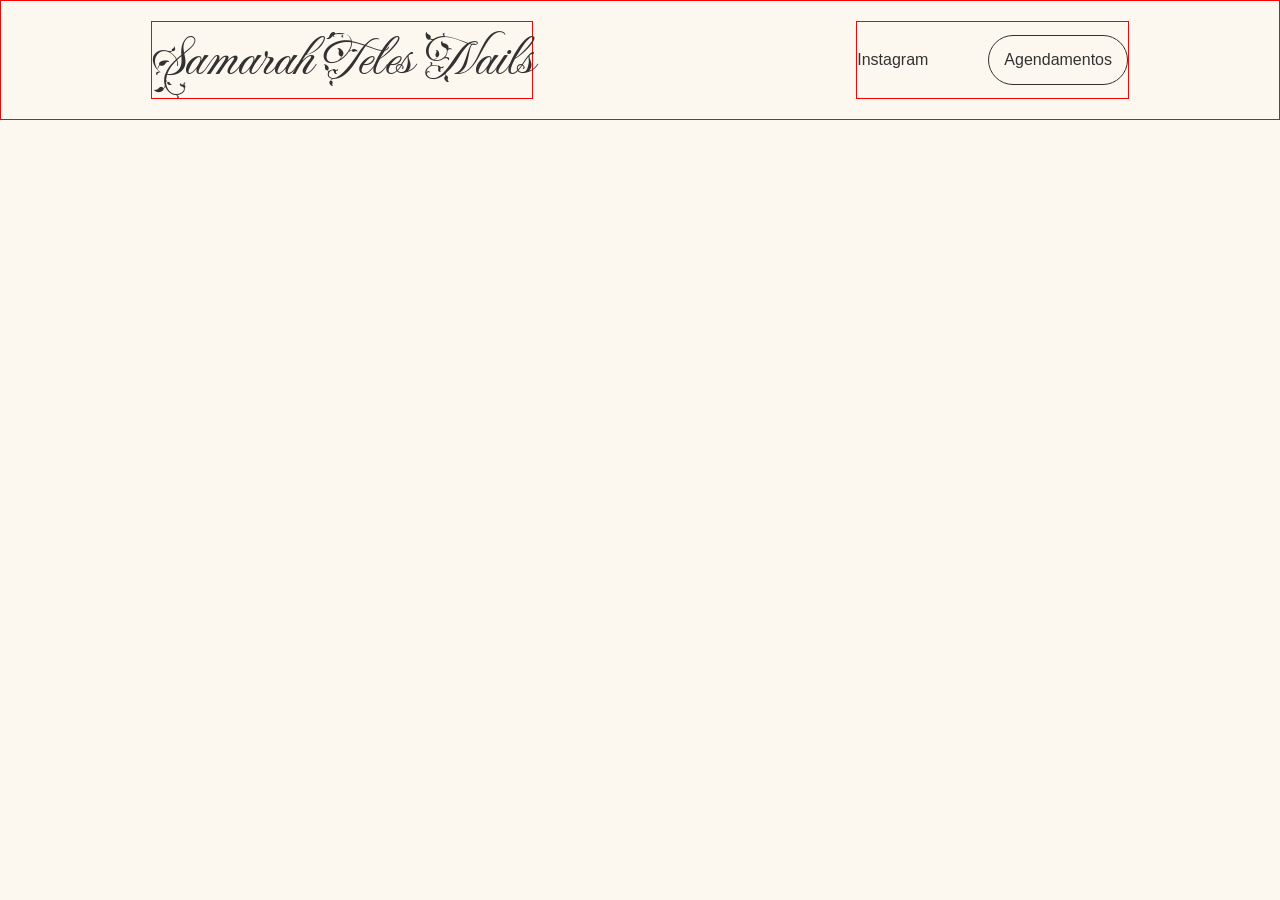
==== index.html @ 3723649e "aprimoramento e alinhamento da barra superior e de botão de agendamento" ====
<!DOCTYPE html>
<html lang="pt-BR">
<head>
    <meta charset="UTF-8">
    <meta name="viewport" content="width=device-width, initial-scale=1.0">
    <title>Samarah Nails</title>
    <link rel="icon" href="assets/favicon.png">
    <link rel="stylesheet" href="style.css">

    <!-- fontes -->
    <link rel="preconnect" href="https://fonts.googleapis.com">
    <link rel="preconnect" href="https://fonts.gstatic.com" crossorigin>
    <link href="https://fonts.googleapis.com/css2?family=Fleur+De+Leah&display=swap" rel="stylesheet">
    <!--  -->

</head>
<body>
    <div id="container">
        <div id="aba-superior">
            <div class="titulo">
                <p>Samarah Teles Nails</p>
            </div>

            <div id="botoes-superiores">
                <a href="">Instagram</a>
                <a id="agendamentos" href="">Agendamentos</a>
            </div>
        </div>
    </div>
</body>
</html>
---- style.css ----
*{
    margin:0;
    padding:0;
    box-sizing:border-box;
}

body{
    background-color: #FCF8EF;
}

#container{
    display: flex;
    width: 100%;
}

#aba-superior{
    display: flex;
    width: 100%;
    border: solid 1px red;
    padding: 20px 150px;
}

.titulo {
    font-family: "Fleur De Leah", cursive;
    font-style: normal;
    font-size: 55px;
    display: inline-flex;
    border: solid 1px red;
    margin-right: auto;
    color: #323232;
}

#botoes-superiores{
    border: solid 1px red;
    display: inline-flex;
    margin-left: auto;
    gap: 60px;
    align-items: center;
}

#botoes-superiores a{
    font-family: Helvetica;
    color: #323232;
    text-decoration: none;
}

#agendamentos{
    border: solid 1px #323232;
    padding: 15px;
    border-radius: 55px;
}
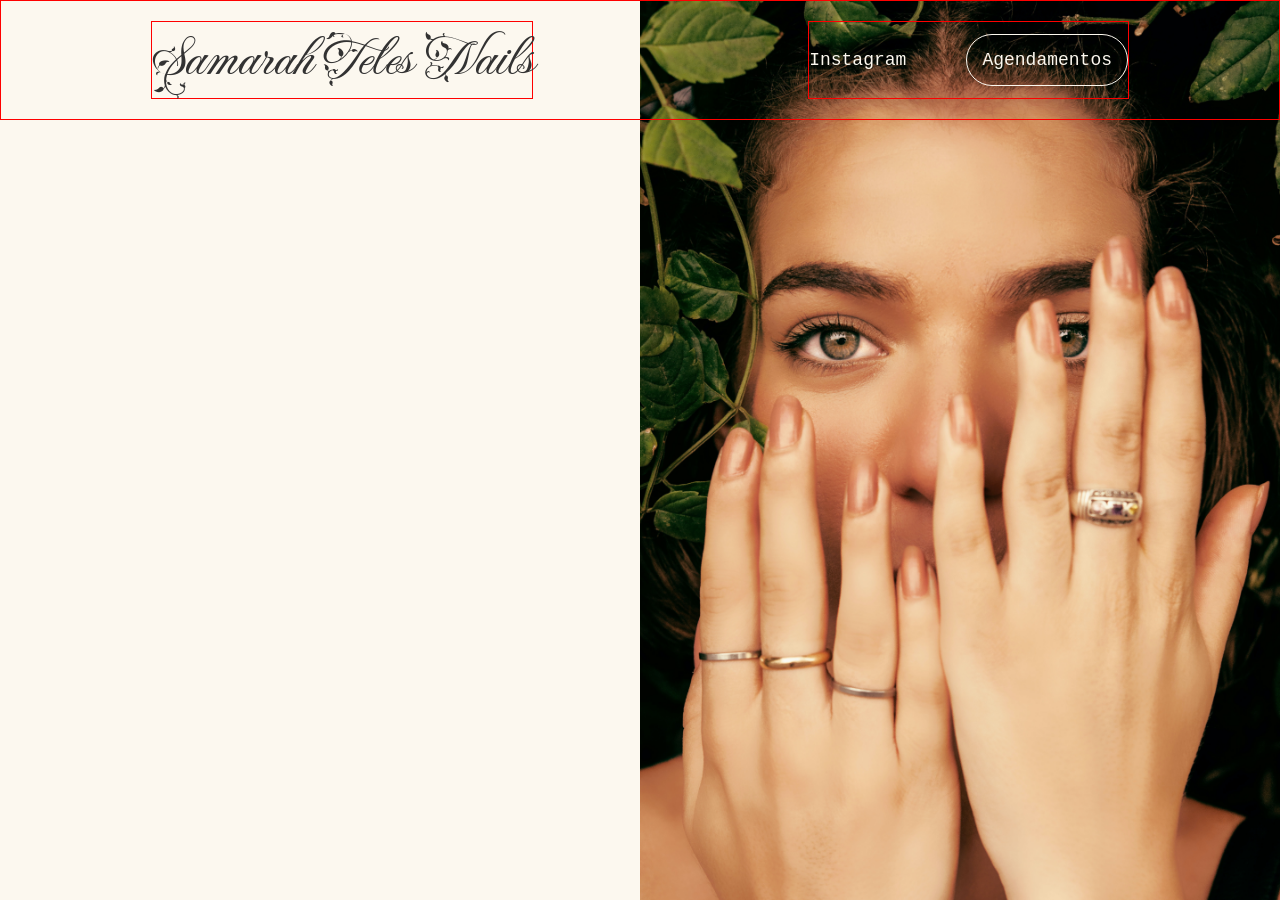
==== commit 8a20e739: "adicionado o fundo da página e ajustados estilos de texto e bordas" ====
--- a/index.html
+++ b/index.html
@@ -15,7 +15,14 @@
 
 </head>
 <body>
+
+    <div id="background-direita"></div>
+        
+    </div>
+
     <div id="container">
+
+
         <div id="aba-superior">
             <div class="titulo">
                 <p>Samarah Teles Nails</p>
@@ -26,6 +33,10 @@
                 <a id="agendamentos" href="">Agendamentos</a>
             </div>
         </div>
+
     </div>
+
+    
+
 </body>
 </html>
--- a/style.css
+++ b/style.css
@@ -11,8 +11,10 @@
 #container{
     display: flex;
     width: 100%;
+    flex-direction: column;
 }
 
+/* Parte superior */
 #aba-superior{
     display: flex;
     width: 100%;
@@ -39,13 +41,31 @@
 }
 
 #botoes-superiores a{
-    font-family: Helvetica;
-    color: #323232;
+    font-family:'Courier New', Courier, monospace;
+    color: #FCF8EF;
     text-decoration: none;
+    font-size: 18px;
 }
 
 #agendamentos{
-    border: solid 1px #323232;
+    border: solid 1px #FCF8EF;
     padding: 15px;
     border-radius: 55px;
-}+}
+/*  */
+
+#background-direita{
+    position: absolute;      
+    top: 0;
+    right: 0;
+    width: 50vw;          
+    height: 100vh;        
+    background-image: url("placeholders/group9.png");
+    background-repeat: no-repeat;
+    background-position: center right;
+    background-size: cover;
+
+    z-index: -1;          
+    pointer-events: none; 
+}
+
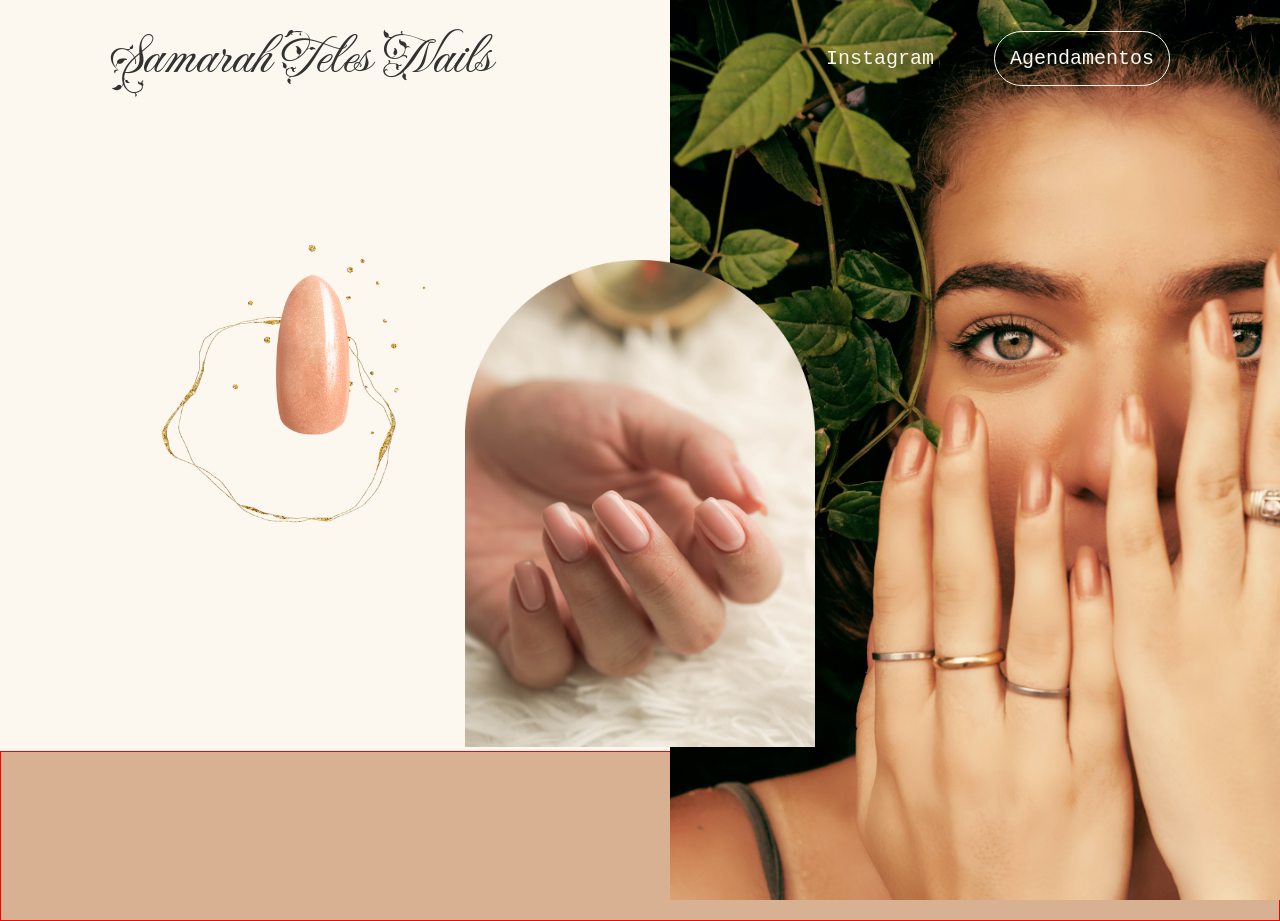
==== commit afa5cd64: "protótipo para telas horizontais em construção" ====
--- a/index.html
+++ b/index.html
@@ -34,8 +34,23 @@
             </div>
         </div>
 
+        <div id="img-central">
+            <img src="placeholders/central.png" alt="Unhas pintadas">
+        </div>
+
+         <div id="img-esquerda">
+            
+        </div>
+
     </div>
 
+    <div id="img-esquerda">
+            
+    </div>
+
+    <div id="barra-baixa">
+        
+    </div>
     
 
 </body>
--- a/style.css
+++ b/style.css
@@ -16,10 +16,11 @@
 
 /* Parte superior */
 #aba-superior{
+    position: fixed;
+    top: 0;
     display: flex;
     width: 100%;
-    border: solid 1px red;
-    padding: 20px 150px;
+    padding: 20px 110px;
 }
 
 .titulo {
@@ -27,13 +28,11 @@
     font-style: normal;
     font-size: 55px;
     display: inline-flex;
-    border: solid 1px red;
     margin-right: auto;
     color: #323232;
 }
 
 #botoes-superiores{
-    border: solid 1px red;
     display: inline-flex;
     margin-left: auto;
     gap: 60px;
@@ -44,7 +43,7 @@
     font-family:'Courier New', Courier, monospace;
     color: #FCF8EF;
     text-decoration: none;
-    font-size: 18px;
+    font-size: 20px;
 }
 
 #agendamentos{
@@ -54,6 +53,7 @@
 }
 /*  */
 
+/* Imagens */
 #background-direita{
     position: absolute;      
     top: 0;
@@ -62,10 +62,51 @@
     height: 100vh;        
     background-image: url("placeholders/group9.png");
     background-repeat: no-repeat;
-    background-position: center right;
+    background-position: 30px;
     background-size: cover;
 
     z-index: -1;          
     pointer-events: none; 
 }
 
+#img-central{
+    margin: auto;
+    margin-top: 260px;
+
+}
+
+#img-central img{
+    width: 350px;
+}
+
+#img-esquerda{
+    position: absolute;      
+    top: 25%;
+    left: 10%;
+    width: 300px;          
+    height: 300px;        
+    background-image: url("placeholders/esquerda.png");
+    background-repeat: no-repeat;
+    background-position: 30px;
+    background-size: cover;
+
+    z-index: -1;          
+    pointer-events: none; 
+}
+
+/*  */
+
+/* barra */
+
+#barra-baixa{
+    width: 100vw;
+    height: 170px;
+    border: solid 1px red;
+    background-color: #D8B192;
+    position: absolute;
+    z-index: -2;  
+}
+
+/*  */
+
+
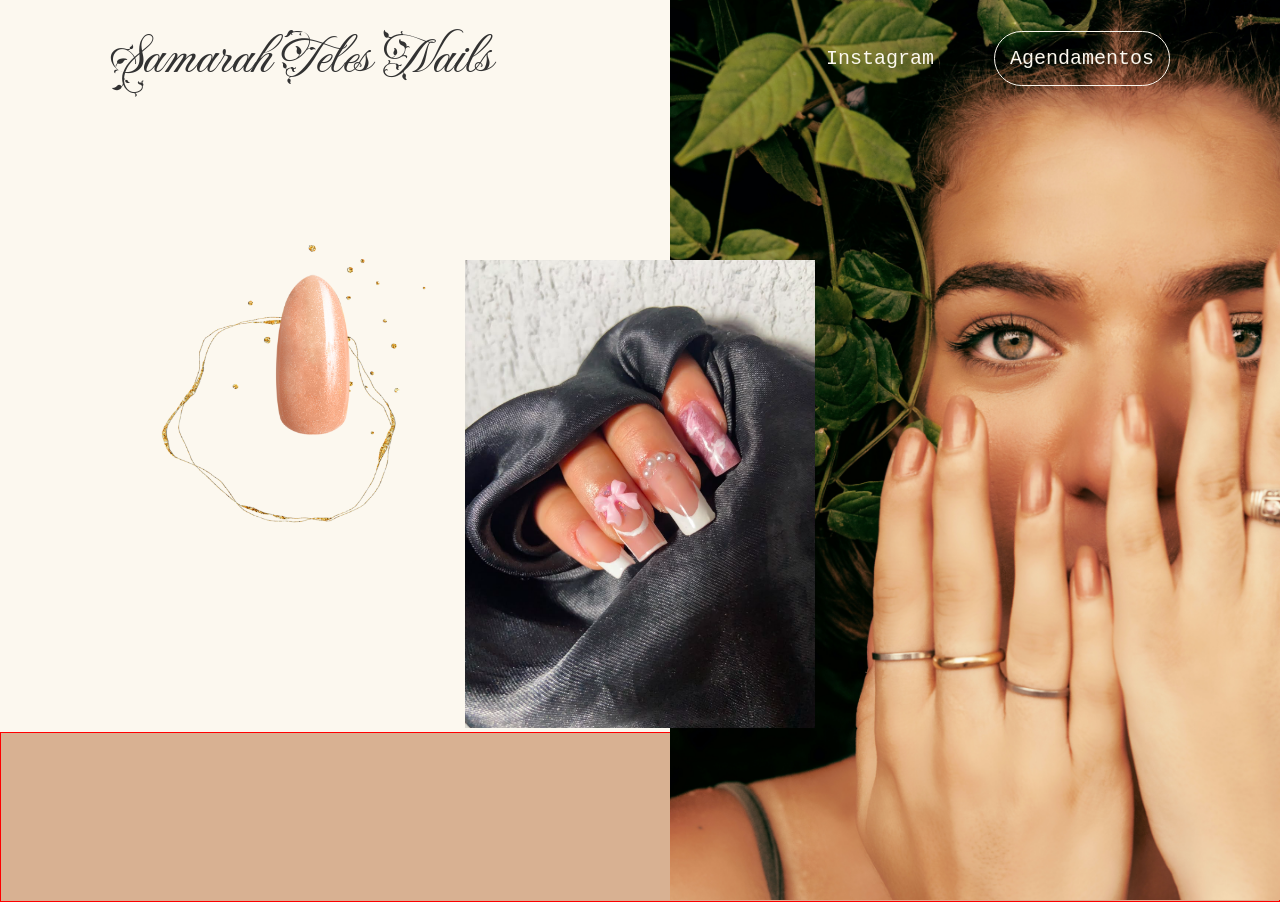
==== commit 2c69b7ae: "código refeito em versao 2 repensando pra otimizar a lógica [não finalizado]" ====
--- a/index.html
+++ b/index.html
@@ -17,8 +17,7 @@
 <body>
 
     <div id="background-direita"></div>
-        
-    </div>
+
 
     <div id="container">
 
@@ -35,7 +34,7 @@
         </div>
 
         <div id="img-central">
-            <img src="placeholders/central.png" alt="Unhas pintadas">
+            <img src="assets/4.png" alt="Unhas pintadas">
         </div>
 
          <div id="img-esquerda">
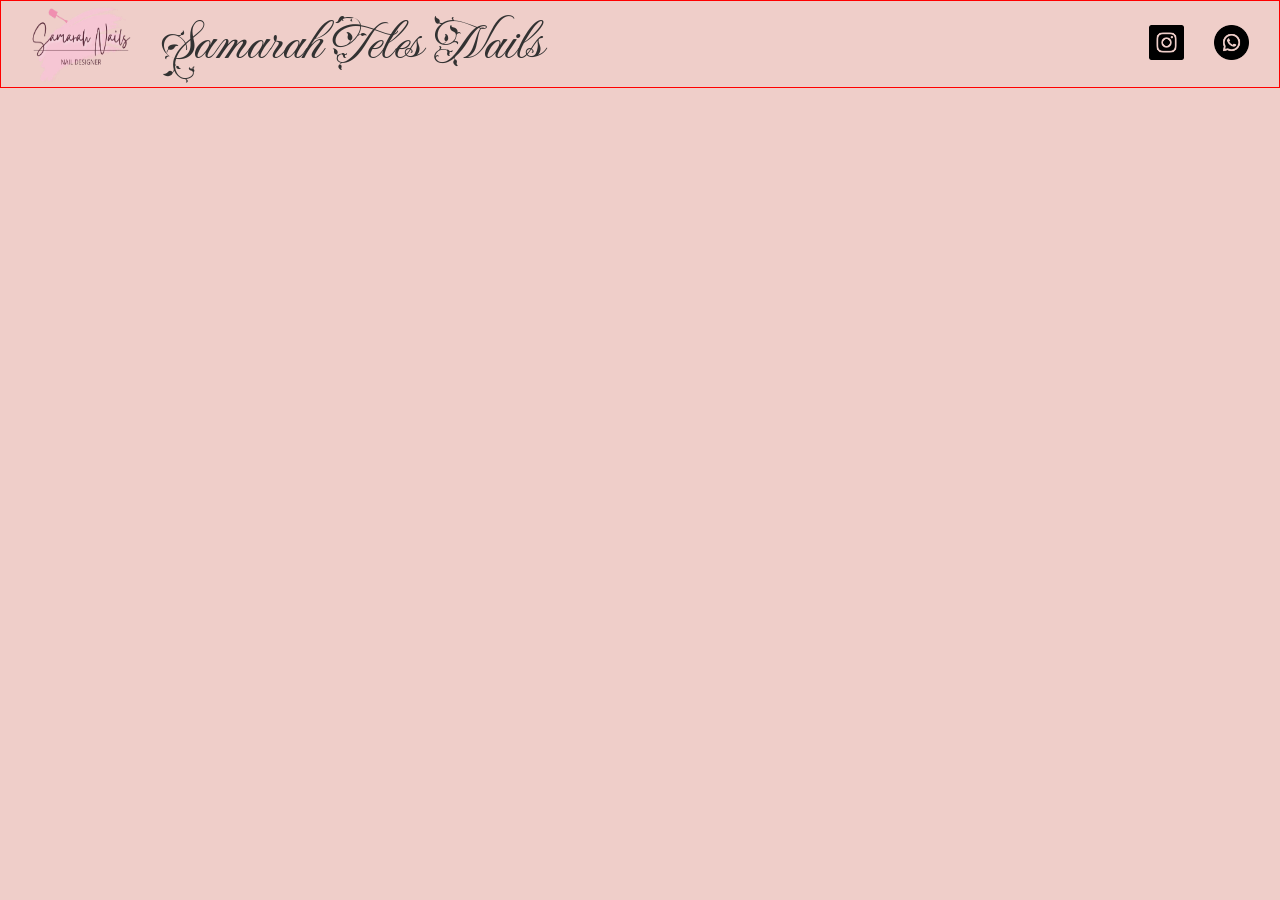
==== commit c8ce133a: "protótipo diferente iniciado" ====
--- a/index.html
+++ b/index.html
@@ -6,51 +6,22 @@
     <title>Samarah Nails</title>
     <link rel="icon" href="assets/favicon.png">
     <link rel="stylesheet" href="style.css">
-
-    <!-- fontes -->
-    <link rel="preconnect" href="https://fonts.googleapis.com">
-    <link rel="preconnect" href="https://fonts.gstatic.com" crossorigin>
     <link href="https://fonts.googleapis.com/css2?family=Fleur+De+Leah&display=swap" rel="stylesheet">
-    <!--  -->
-
 </head>
 <body>
+    <header class="aba-superior">
+        
+        <div class="titulo">
+            <img src="assets/logo.png" alt="Logo da Nail Designer">
+            <p>Samarah Teles Nails</p>
+        </div>
+        
 
-    <div id="background-direita"></div>
-
-
-    <div id="container">
-
-
-        <div id="aba-superior">
-            <div class="titulo">
-                <p>Samarah Teles Nails</p>
-            </div>
-
-            <div id="botoes-superiores">
-                <a href="">Instagram</a>
-                <a id="agendamentos" href="">Agendamentos</a>
-            </div>
+        <div class="contatos">
+            <a href="" class="instagram" title="Instagram ícones criados por Magnific - Flaticon"> <img src="assets/instagram.png" alt="Instagram"> </a>
+            <a href="" class="whatsapp" title="Whatsapp ícones criados por riajulislam - Flaticon"> <img src="assets/whatsapp.png" alt="Whatsapp"> </a>
         </div>
 
-        <div id="img-central">
-            <img src="assets/4.png" alt="Unhas pintadas">
-        </div>
-
-         <div id="img-esquerda">
-            
-        </div>
-
-    </div>
-
-    <div id="img-esquerda">
-            
-    </div>
-
-    <div id="barra-baixa">
-        
-    </div>
-    
-
+    </header>
 </body>
 </html>
--- a/style.css
+++ b/style.css
@@ -5,25 +5,21 @@
 }
 
 body{
-    background-color: #FCF8EF;
+    background-color: #EFCEC9;
 }
 
-#container{
+.aba-superior{
     display: flex;
-    width: 100%;
-    flex-direction: column;
+    border: 1px solid red;
+    padding: 5px 30px;
+    align-items: center;
 }
 
-/* Parte superior */
-#aba-superior{
-    position: fixed;
-    top: 0;
-    display: flex;
-    width: 100%;
-    padding: 20px 110px;
+.aba-superior img{
+    width: 100px;
 }
 
-.titulo {
+.aba-superior p{
     font-family: "Fleur De Leah", cursive;
     font-style: normal;
     font-size: 55px;
@@ -32,81 +28,17 @@
     color: #323232;
 }
 
-#botoes-superiores{
-    display: inline-flex;
-    margin-left: auto;
-    gap: 60px;
-    align-items: center;
+.contatos{
+    display: flex;
+    gap: 30px;
 }
 
-#botoes-superiores a{
-    font-family:'Courier New', Courier, monospace;
-    color: #FCF8EF;
-    text-decoration: none;
-    font-size: 20px;
+.contatos a img{
+    width: 35px;
 }
 
-#agendamentos{
-    border: solid 1px #FCF8EF;
-    padding: 15px;
-    border-radius: 55px;
-}
-/*  */
-
-/* Imagens */
-#background-direita{
-    position: absolute;      
-    top: 0;
-    right: 0;
-    width: 50vw;          
-    height: 100vh;        
-    background-image: url("placeholders/group9.png");
-    background-repeat: no-repeat;
-    background-position: 30px;
-    background-size: cover;
-
-    z-index: -1;          
-    pointer-events: none; 
-}
-
-#img-central{
-    margin: auto;
-    margin-top: 260px;
-
-}
-
-#img-central img{
-    width: 350px;
-}
-
-#img-esquerda{
-    position: absolute;      
-    top: 25%;
-    left: 10%;
-    width: 300px;          
-    height: 300px;        
-    background-image: url("placeholders/esquerda.png");
-    background-repeat: no-repeat;
-    background-position: 30px;
-    background-size: cover;
-
-    z-index: -1;          
-    pointer-events: none; 
-}
-
-/*  */
-
-/* barra */
-
-#barra-baixa{
-    width: 100vw;
-    height: 170px;
-    border: solid 1px red;
-    background-color: #D8B192;
-    position: absolute;
-    z-index: -2;  
-}
-
-/*  */
-
-
+.titulo{
+    display: flex;
+    margin-right: auto;
+    gap: 30px;
+}
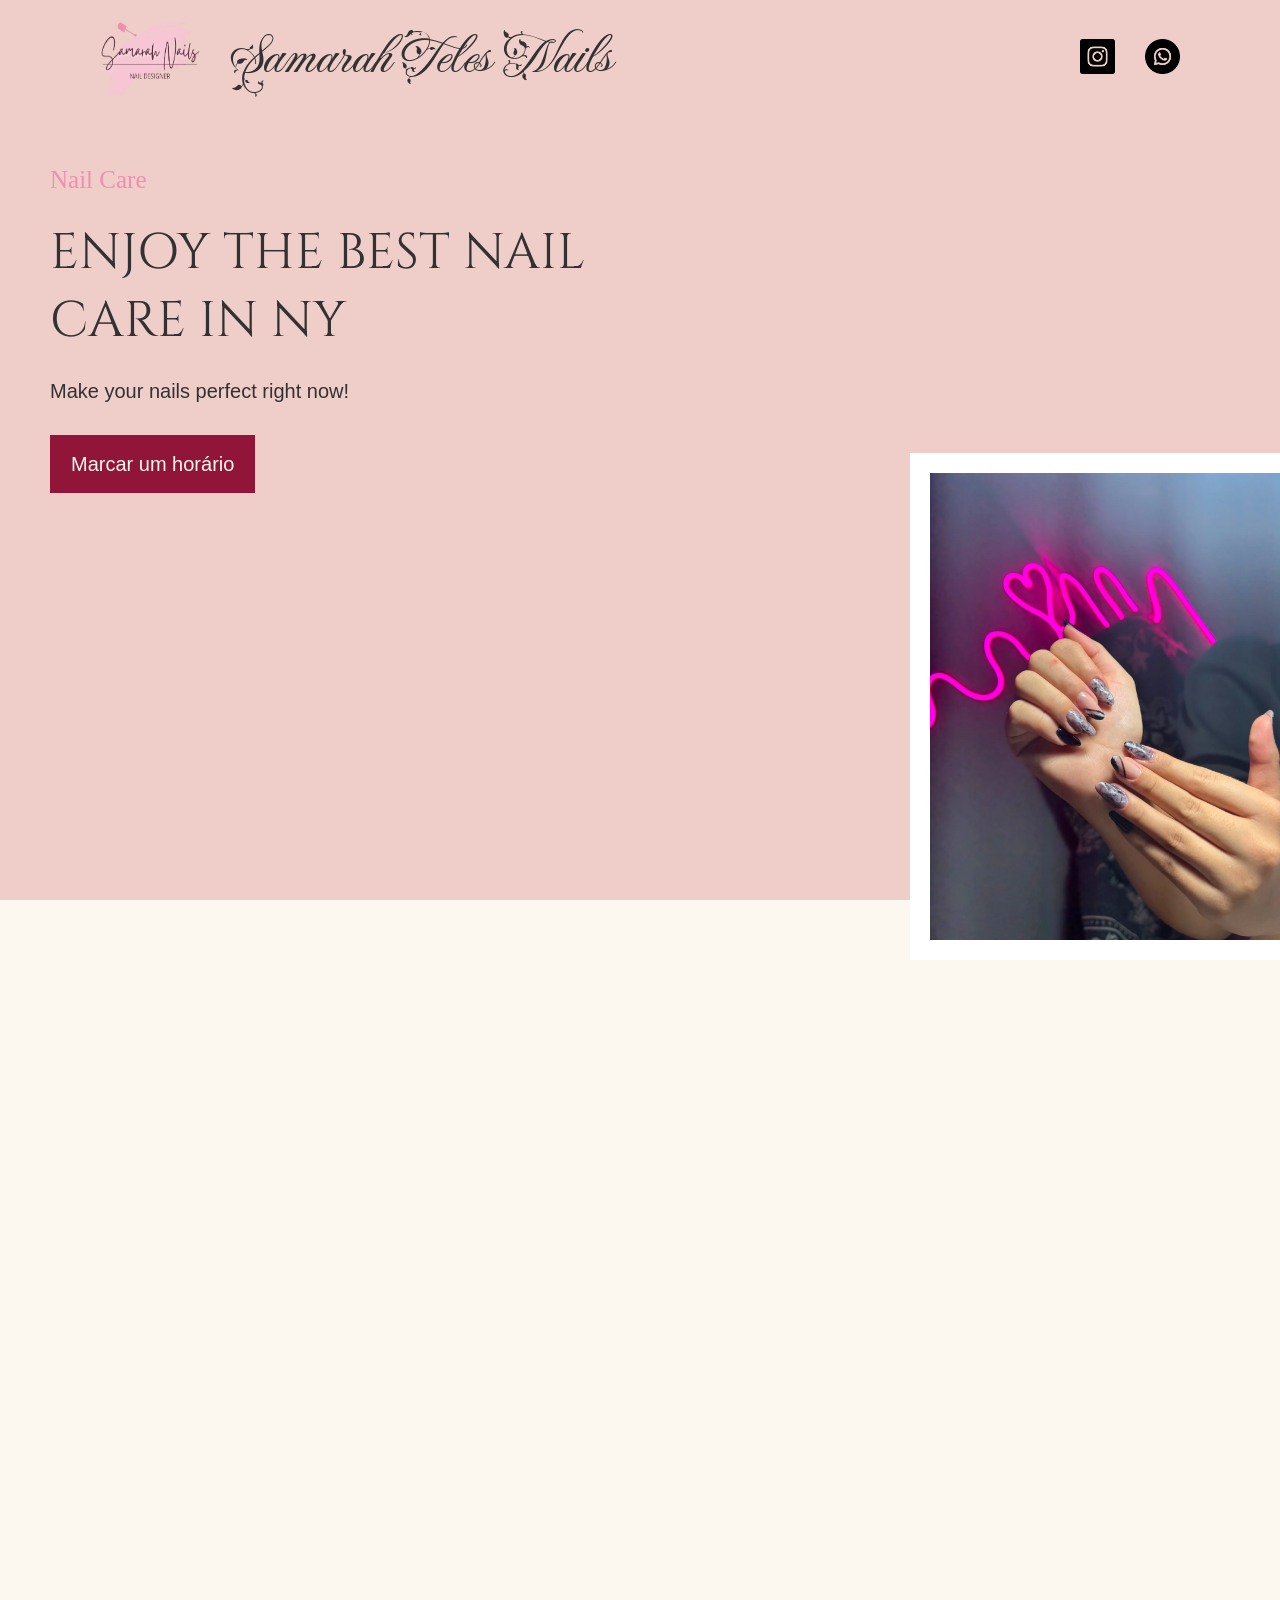
==== commit 3049a7ed: "prototipo atual continuado com centralização de divs e compatibilidades de viewports" ====
--- a/index.html
+++ b/index.html
@@ -4,13 +4,18 @@
     <meta charset="UTF-8">
     <meta name="viewport" content="width=device-width, initial-scale=1.0">
     <title>Samarah Nails</title>
-    <link rel="icon" href="assets/favicon.png">
+    <link rel="icon" title="Unhas ícones criados por Magnific - Flaticon" href="assets/favicon.png">
     <link rel="stylesheet" href="style.css">
-    <link href="https://fonts.googleapis.com/css2?family=Fleur+De+Leah&display=swap" rel="stylesheet">
+    <link rel="preconnect" href="https://fonts.googleapis.com">
+    <link rel="preconnect" href="https://fonts.gstatic.com" crossorigin>
+    <link href="https://fonts.googleapis.com/css2?family=Cinzel:wght@400..900&family=Fleur+De+Leah&display=swap" rel="stylesheet">
 </head>
 <body>
     <header class="aba-superior">
         
+        <div class="fundo-rosa">
+        </div>
+
         <div class="titulo">
             <img src="assets/logo.png" alt="Logo da Nail Designer">
             <p>Samarah Teles Nails</p>
@@ -23,5 +28,18 @@
         </div>
 
     </header>
+
+    <div class="esquerda-principal">
+        <p class="texto-cima">Nail Care</p>
+        <p class="texto-meio">ENJOY THE BEST NAIL CARE IN NY</p>
+        <p class="texto-baixo">Make your nails perfect right now!</p>
+
+        <a href="" class="botao-principal">Marcar um horário</a>
+    </div>
+
+    <div class="direita-principal">
+        <img src="assets/2.png" alt="Unhas pintadas">
+    </div>
+
 </body>
 </html>
--- a/style.css
+++ b/style.css
@@ -5,13 +5,15 @@
 }
 
 body{
-    background-color: #EFCEC9;
-}
-
+    background-color: #FCF8EF;;
+    height: 9999px;
+}
+
+/* ABA SUPERIOR ///////////////////////////////////////////////////////////////////////////////////////////////////////////////// */
 .aba-superior{
     display: flex;
-    border: 1px solid red;
-    padding: 5px 30px;
+    
+    padding: 20px 100px;
     align-items: center;
 }
 
@@ -41,4 +43,199 @@
     display: flex;
     margin-right: auto;
     gap: 30px;
+}
+
+/* CONTEÚDO PRINCIPAL //////////////////////////////////////////////////////////////////////////// */
+
+.esquerda-principal{
+    display: inline-block;
+    margin-top: 100px;
+    width: 55vw;
+    padding-left: 90px;
+
+}
+
+.texto-cima{
+    font-size: 30px;
+    color: #F08FB0;
+    margin-bottom: 27px;
+}
+
+.texto-meio{
+    font-family: "Cinzel", cursive;
+    font-weight: 400;
+    font-style: normal;
+    margin-bottom: 27px;
+    font-size: 75px;
+    color: #323232;
+}
+
+.texto-baixo{
+    font-family: 'Gill Sans MT', sans-serif;
+    font-size: 20px;
+    color: #323232;
+    margin-bottom: 60px;
+}
+
+/* Direita //////////////////////////////////////////////// */
+
+.direita-principal{
+    display: inline-flex;
+    position: absolute;
+
+    margin-bottom: -60px;
+    bottom: 0;
+    right: 0;
+
+    border: 20px solid white;
+    border-right: 0;
+}
+
+.direita-principal img{
+    width: 500px;
+}
+
+
+/* BOTAO PRINCIPAL ////////////////////////////////////////// */
+.botao-principal{
+    font-size: 20px;
+    font-family: 'Gill Sans MT', sans-serif;
+    text-decoration: none;
+    color: #FCF8EF;
+    border: 1px solid #911439;
+    background-color: #911439;
+    padding: 17px 20px;
+}
+
+/* FUNDO ROSA /////////////////////////////////////////////// */
+.fundo-rosa{
+    position: absolute;
+    z-index: -1;
+    width: 100%;
+    left: 0;
+    top: 0;
+
+    height: 100vh;
+
+    background-color: #EFCEC9;
+}
+
+
+
+
+
+
+
+
+
+
+
+
+
+/* COMPATIBILIDADE COM DIFERENTES VIEWPORTS*/
+
+@media (min-width: 2000px) {
+    
+    .esquerda-principal{
+        margin-top: 1000px;
+        width: 55vw;
+        padding-left: 200px;
+
+    }
+
+    .texto-cima{
+        font-size: 100px;
+        color: #F08FB0;
+        margin-bottom: 100px;
+    }
+
+    .texto-meio{
+        font-family: "Cinzel", cursive;
+        font-weight: 400;
+        font-style: normal;
+        margin-bottom: 100px;
+        font-size: 200px;
+        color: #323232;
+    }
+
+    .texto-baixo{
+        font-family: 'Gill Sans MT', sans-serif;
+        font-size: 80px;
+        color: #323232;
+        margin-bottom: 150px;
+    }
+
+
+
+
+    .botao-principal{
+        font-size: 80px;
+        font-family: 'Gill Sans MT', sans-serif;
+        text-decoration: none;
+        color: #FCF8EF;
+        border: 1px solid #911439;
+        background-color: #911439;
+        padding: 25px 90px;
+    }
+
+
+
+
+
+
+    .direita-principal{
+        margin-bottom: -100px;
+    }
+
+    .direita-principal img{
+        width: 1500px;
+    }
+
+    .contatos{
+        gap: 150px;
+    }
+
+    .contatos a img{
+        width: 100px;
+    }
+
+    .aba-superior img{
+        width: 400px;
+    }
+
+    .aba-superior p{
+        font-size: 150px;
+    }
+
+    .titulo{
+        gap: 150px;
+    }
+}
+
+
+@media (max-width: 1290px){
+    .esquerda-principal{
+        margin-top: 50px;
+        padding-left: 50px;
+
+    }
+
+    .texto-cima{
+        font-size: 25px;
+        margin-bottom: 25px;
+    }
+
+    .texto-meio{
+        margin-bottom: 25px;
+        font-size: 50px;
+    }
+
+    .texto-baixo{
+        font-size: 20px;
+        margin-bottom: 50px;
+    }
+
+    .direita-principal img{
+        width: 350px;
+    }
 }
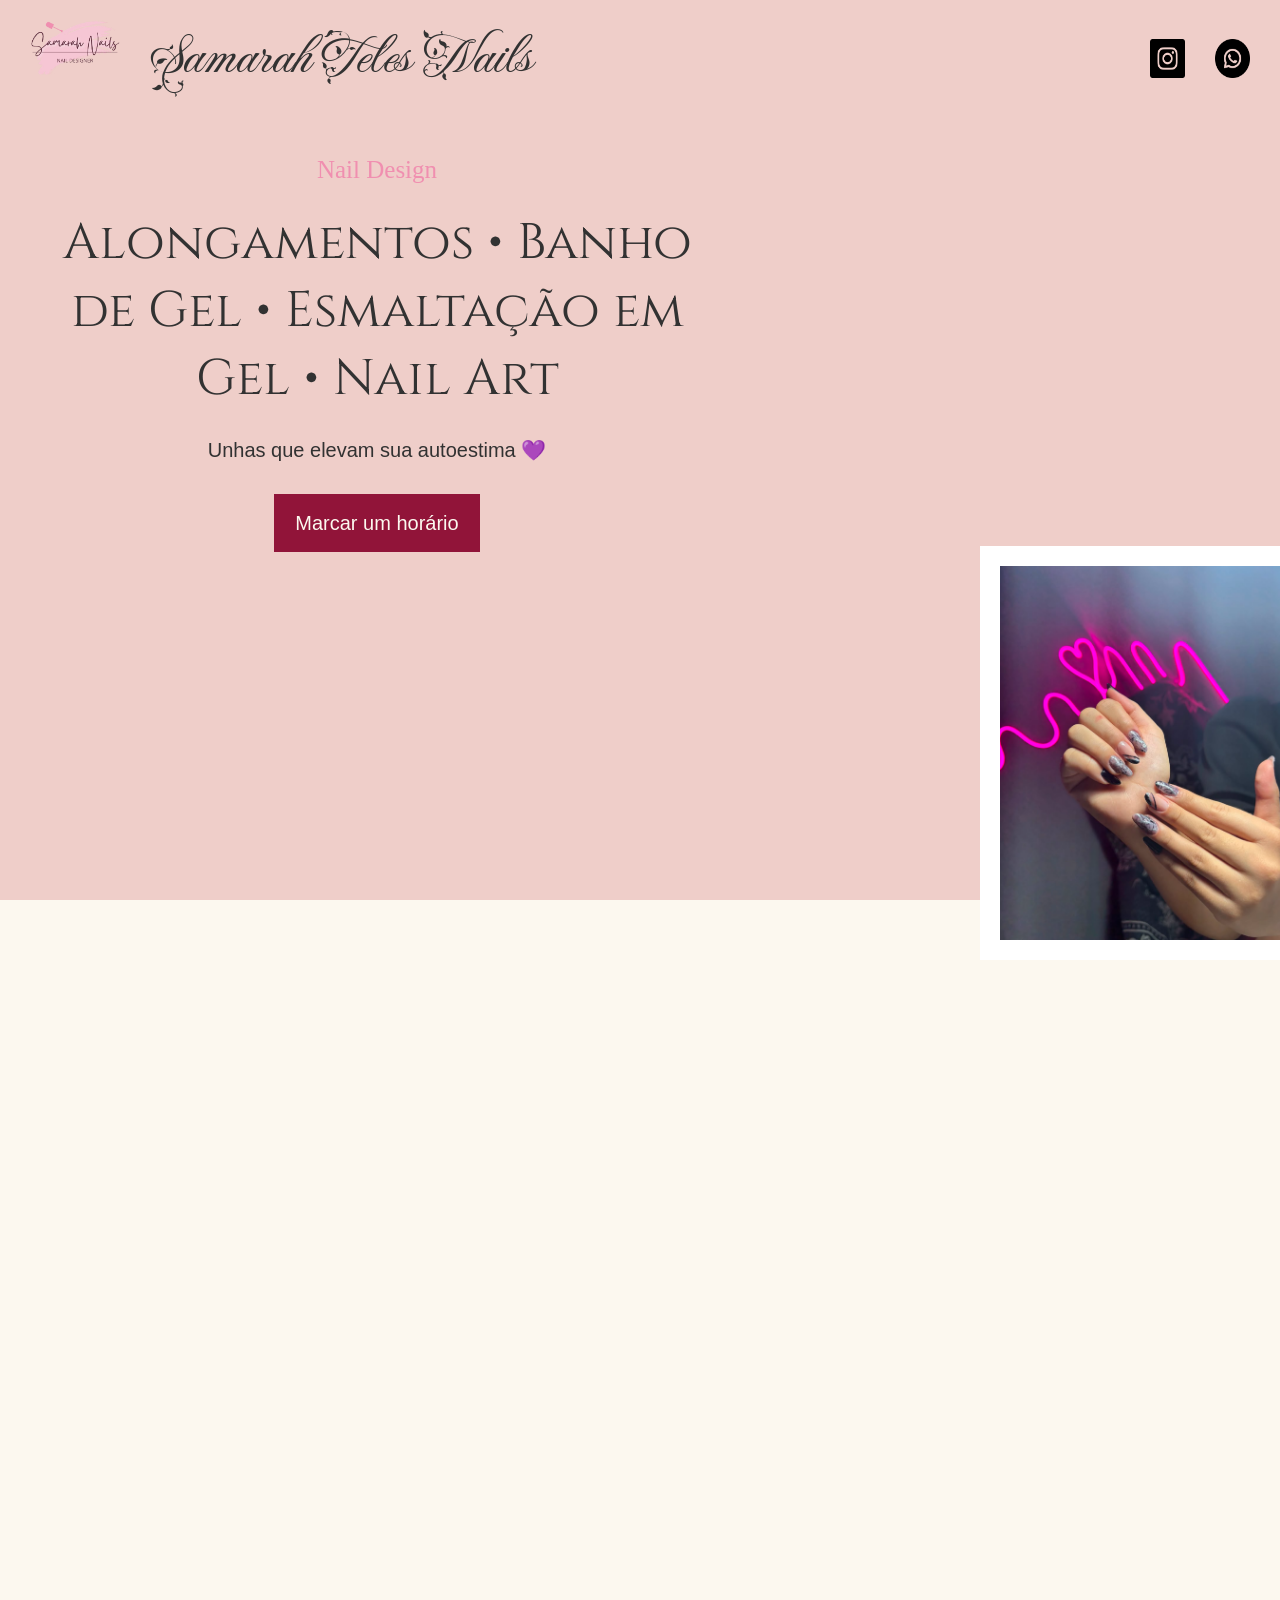
==== commit 8b6bbb07: "atualização do conteúdo textual e ajustes de responsividade para a seção principal" ====
--- a/index.html
+++ b/index.html
@@ -30,9 +30,9 @@
     </header>
 
     <div class="esquerda-principal">
-        <p class="texto-cima">Nail Care</p>
-        <p class="texto-meio">ENJOY THE BEST NAIL CARE IN NY</p>
-        <p class="texto-baixo">Make your nails perfect right now!</p>
+        <p class="texto-cima">Nail Design</p>
+        <p class="texto-meio">Alongamentos • Banho de Gel • Esmaltação em Gel • Nail Art</p>
+        <p class="texto-baixo">Unhas que elevam sua autoestima 💜</p>
 
         <a href="" class="botao-principal">Marcar um horário</a>
     </div>
--- a/style.css
+++ b/style.css
@@ -52,7 +52,7 @@
     margin-top: 100px;
     width: 55vw;
     padding-left: 90px;
-
+    text-align: center;
 }
 
 .texto-cima{
@@ -71,7 +71,7 @@
 }
 
 .texto-baixo{
-    font-family: 'Gill Sans MT', sans-serif;
+    font-family: sans-serif;
     font-size: 20px;
     color: #323232;
     margin-bottom: 60px;
@@ -86,6 +86,8 @@
     margin-bottom: -60px;
     bottom: 0;
     right: 0;
+
+    z-index: -1;
 
     border: 20px solid white;
     border-right: 0;
@@ -213,9 +215,9 @@
 }
 
 
-@media (max-width: 1290px){
+@media (max-width: 1370px){
     .esquerda-principal{
-        margin-top: 50px;
+        margin-top: 40px;
         padding-left: 50px;
 
     }
@@ -236,6 +238,104 @@
     }
 
     .direita-principal img{
-        width: 350px;
-    }
+        width: 280px;
+    }
+
+    .aba-superior img{
+        width: 90px;
+        height: 100%
+    }
+
+    .aba-superior{  
+        padding: 20px 30px;
+        align-items: center;
+    }
+
+}
+
+
+
+
+
+/* COMPATIBILIDADE MOBILE */
+@media (max-width: 727px) {
+
+/* SUPERIOR ///////////////////////////////////////////////////////// */
+    .aba-superior{
+        display: flex;  
+        padding: 20px 20px;
+        align-items: center;
+    }
+
+    .aba-superior p{
+        font-size: 30px;
+    }
+
+    .aba-superior img{
+        width: 50px;
+        height: 100%
+    }
+
+    .titulo{
+        gap: 10px;
+    }
+
+
+    .contatos{
+        gap: 20px;
+    }
+
+    .contatos a img{
+        width: 30px;
+        height: 90%;
+    }
+
+/* CONTEUDO PRINCIPAL ;;;;;;;;;;;;;;;;;;;;;;;;;;;;;;;;;;;;;;;;;;;;;;;;;;;;;;;;;; */
+
+    .esquerda-principal{
+        width: 55vw;
+        padding-left: 25px;
+
+    }
+
+    .texto-cima{
+        font-size: 15px;
+        margin-bottom: 10px;
+    } 
+
+    .texto-meio{
+        margin-bottom: 20px;
+        font-size: 30px;
+    }
+
+    .texto-baixo{
+        font-size: 11px;
+        margin-bottom: 40px;
+    }
+
+
+
+
+    .botao-principal{
+        font-size: 15px;
+        color: #FCF8EF;
+        border: 1px solid #911439;
+        background-color: #911439;
+        padding: 10px 10px;
+    }
+
+
+
+
+
+
+    .direita-principal{
+        margin-bottom: -15px;
+    }
+
+    .direita-principal img{
+        width: 200px;
+        height: 300px;
+    } 
+
 }
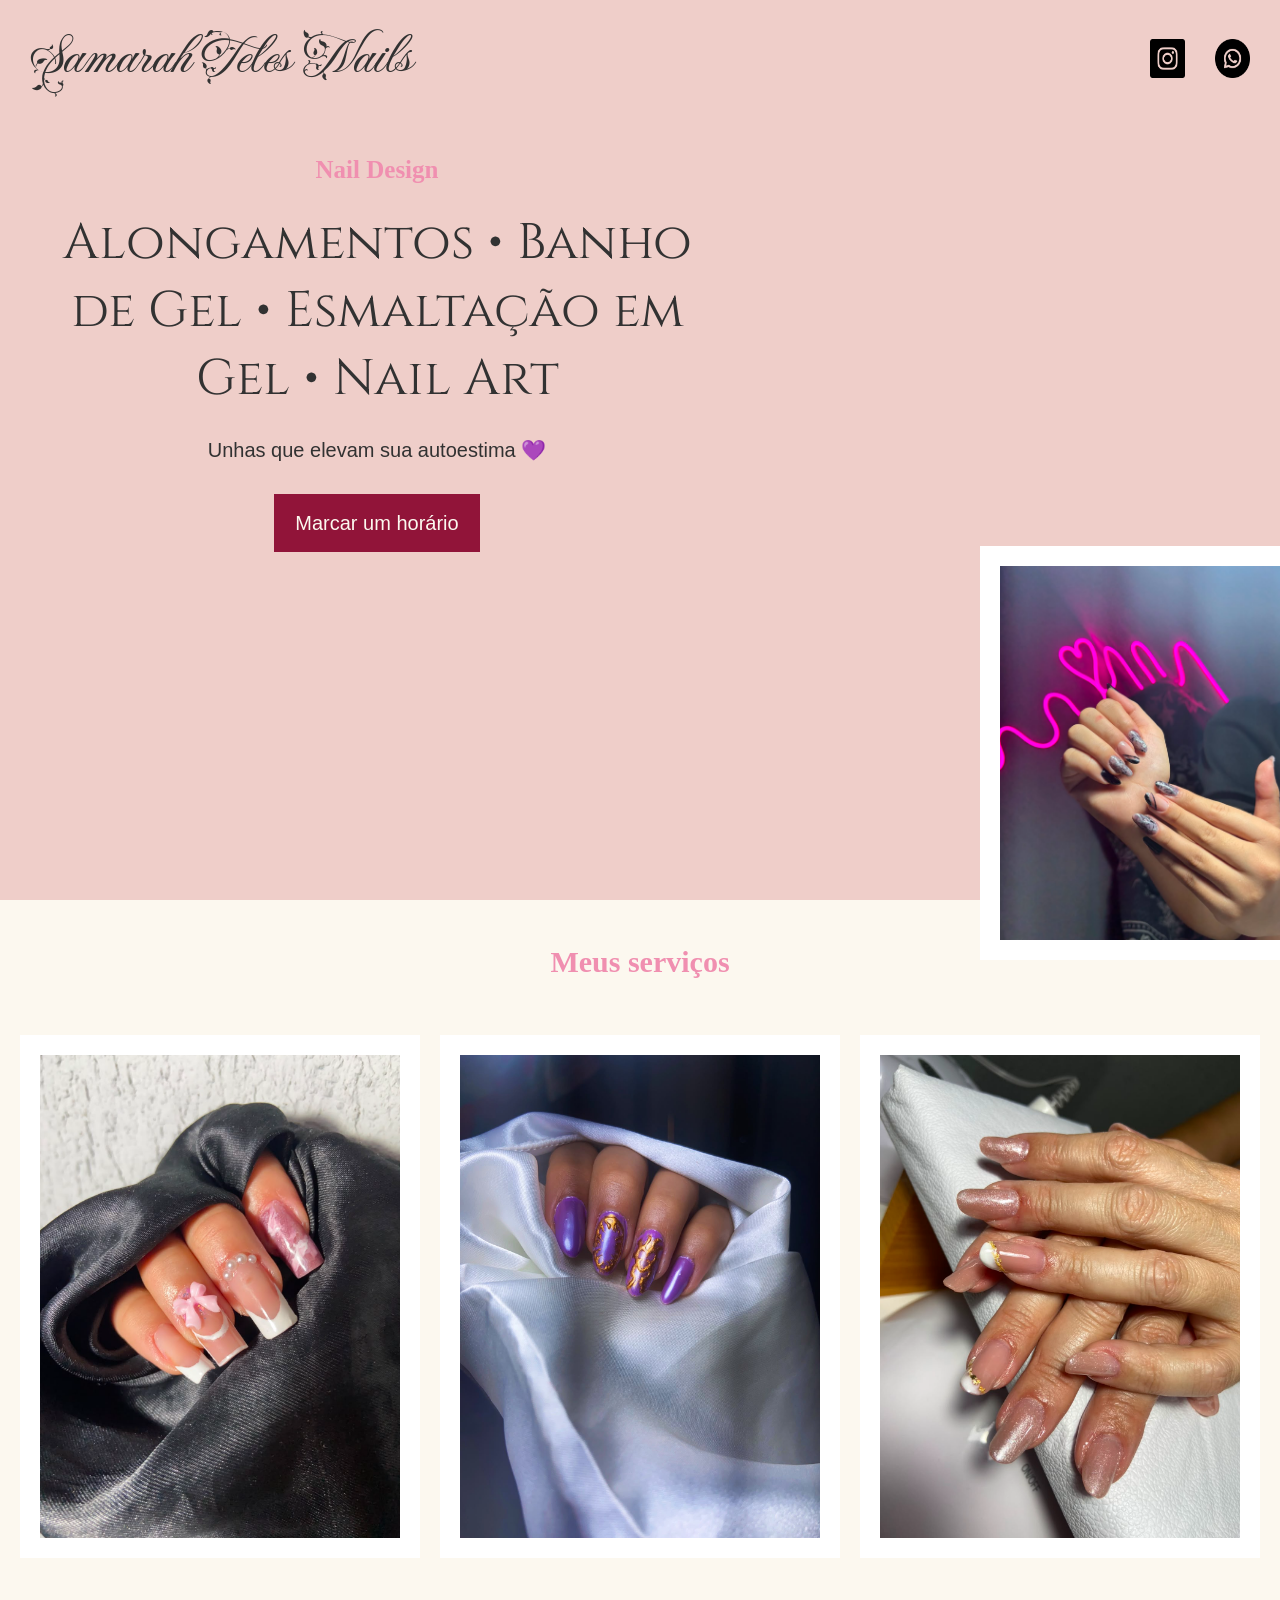
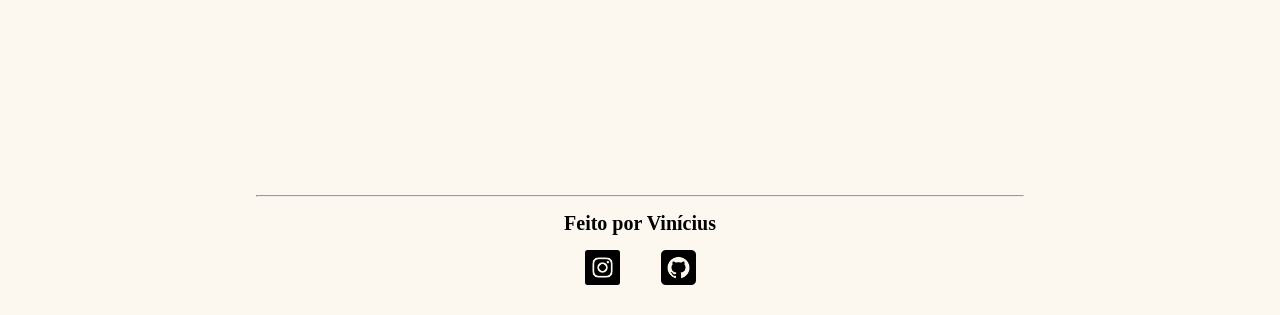
==== commit 7f11c861: "removidos assets não mais usados e pagina principal atualizada como novo conteudo e footer. css atua" ====
--- a/index.html
+++ b/index.html
@@ -17,7 +17,6 @@
         </div>
 
         <div class="titulo">
-            <img src="assets/logo.png" alt="Logo da Nail Designer">
             <p>Samarah Teles Nails</p>
         </div>
         
@@ -37,8 +36,27 @@
         <a href="" class="botao-principal">Marcar um horário</a>
     </div>
 
-    <div class="direita-principal">
-        <img src="assets/2.png" alt="Unhas pintadas">
+     <div class="direita-principal">
+        <img src="assets/2.png" alt="Unhas pintadas no studio">
+    </div> 
+
+    <div class="box-inferior-title">
+        <p>Meus serviços</p>
+    </div>
+
+    <div class="box-inferior">
+        <img src="assets/4.png" alt="Unhas com detalhes dourados">
+        <img src="assets/1.jpeg" alt="">
+        <img src="assets/3.png" alt="">
+    </div>
+
+    <div class="rodape">
+        <hr>
+        <p>Feito por Vinícius</p>
+        <img src="assets/instagram.png" alt="Instagram">
+        <img src="assets/github.png" alt="Github" title="Github ícones criados por riajulislam - Flaticon">
+
+        
     </div>
 
 </body>
--- a/style.css
+++ b/style.css
@@ -5,8 +5,7 @@
 }
 
 body{
-    background-color: #FCF8EF;;
-    height: 9999px;
+    background-color: #FCF8EF;
 }
 
 /* ABA SUPERIOR ///////////////////////////////////////////////////////////////////////////////////////////////////////////////// */
@@ -59,6 +58,7 @@
     font-size: 30px;
     color: #F08FB0;
     margin-bottom: 27px;
+    font-weight: 600;
 }
 
 .texto-meio{
@@ -75,6 +75,7 @@
     font-size: 20px;
     color: #323232;
     margin-bottom: 60px;
+
 }
 
 /* Direita //////////////////////////////////////////////// */
@@ -91,6 +92,7 @@
 
     border: 20px solid white;
     border-right: 0;
+    
 }
 
 .direita-principal img{
@@ -107,6 +109,7 @@
     border: 1px solid #911439;
     background-color: #911439;
     padding: 17px 20px;
+
 }
 
 /* FUNDO ROSA /////////////////////////////////////////////// */
@@ -122,8 +125,59 @@
     background-color: #EFCEC9;
 }
 
-
-
+/* BOX INFERIOR ////////////////////////////////////////////////////////////////////////////////////////////////// */
+.box-inferior-title{
+    position: absolute;
+    left: 50%;
+    top: 105%;
+    transform: translateX(-50%);
+    font-size: 30px;
+    color: #F08FB0;
+
+    text-align: center;
+
+    font-weight: 600;
+
+}
+
+.box-inferior{
+    position: absolute;
+    left: 50%;
+    top: 115%;
+    transform: translateX(-50%);
+    display: flex;
+    text-align: center;
+
+    gap: 20px;
+    padding-bottom: 20px;
+}
+
+.box-inferior img{
+    width: 400px;
+    border: 20px solid white;
+}
+/* RODAPÉ ///////////////////////////////////////////////////////////////////////////////////// */
+
+.rodape{
+    text-align: center;
+    margin-top: 98vh;
+    padding-bottom: 10px;
+    font-size: 20px;
+    font-weight: 600;
+}
+
+hr{
+    height: 1px;
+    background-color: #323232;
+    margin: auto;
+    width: 60vw;
+    margin-bottom: 15px;
+}
+
+.rodape img{
+    width: 35px;
+    margin: 15px 18px;
+}
 
 
 
@@ -214,6 +268,12 @@
     }
 }
 
+@media (max-width: 1670px){
+    .esquerda-principal{
+        margin-top: 25px;
+    }
+}
+
 
 @media (max-width: 1370px){
     .esquerda-principal{
@@ -251,6 +311,28 @@
         align-items: center;
     }
 
+    .rodape{
+        margin-top: 140vh;
+    }
+
+}
+
+@media (max-width: 1200px){
+    .esquerda-principal{
+        margin-top: 10px;
+    }
+
+    .texto-meio{
+        font-size: 40px;
+    }
+
+    .texto-baixo{
+        font-size: 15px;
+    }
+
+    .box-inferior img{
+        width: 300px;
+    }
 }
 
 
@@ -258,7 +340,7 @@
 
 
 /* COMPATIBILIDADE MOBILE */
-@media (max-width: 727px) {
+@media (max-width: 780px) {
 
 /* SUPERIOR ///////////////////////////////////////////////////////// */
     .aba-superior{
@@ -271,11 +353,6 @@
         font-size: 30px;
     }
 
-    .aba-superior img{
-        width: 50px;
-        height: 100%
-    }
-
     .titulo{
         gap: 10px;
     }
@@ -295,7 +372,7 @@
     .esquerda-principal{
         width: 55vw;
         padding-left: 25px;
-
+        margin-top: 150px;
     }
 
     .texto-cima{
@@ -312,9 +389,6 @@
         font-size: 11px;
         margin-bottom: 40px;
     }
-
-
-
 
     .botao-principal{
         font-size: 15px;
@@ -325,17 +399,86 @@
     }
 
 
-
-
-
-
-    .direita-principal{
-        margin-bottom: -15px;
-    }
+    .direita-principal img{
+        width: 300px;
+        height: 400px;
+    } 
+
+
+    /* BOX INFERIOR //////////////////////////////////////// */
+    .box-inferior{
+        gap: 10px;
+
+    }
+
+    .box-inferior img{
+        width: 200px;
+        border: 10px solid white;
+    }
+
+    .box-inferior-title{
+        font-size: 25px;
+    }
+
+
+
+    .rodape{
+        font-size: 12px;
+        font-weight: 600;
+        margin-top: 120vh ;
+    }
+
+    hr{
+        margin: auto; 
+        width: 60vw;
+        margin-bottom: 15px;
+    }
+
+    .rodape img{
+        width: 25px;
+        margin: 5px 15px;
+    }
+
+}
+
+
+
+@media (max-width: 430px) {
+    .esquerda-principal{
+        margin-top: 20px;
+    }
+
+/* CONTEUDO PRINCIPAL ;;;;;;;;;;;;;;;;;;;;;;;;;;;;;;;;;;;;;;;;;;;;;;;;;;;;;;;;;; */
 
     .direita-principal img{
         width: 200px;
         height: 300px;
-    } 
-
+    }
+
+    /* BOX INFERIOR //////////////////////////////////////// */
+
+    .box-inferior{
+        gap: 5px;
+    }
+
+    .box-inferior img{
+        width: 115px;
+        border: 5px solid white;
+    }
+
+    .box-inferior-title{
+        margin-top: 45px;
+    }
+
+    .rodape{
+        margin-top: 110vh;
+    }
+
+}
+
+@media (max-width: 360px) {
+    .box-inferior img{
+        width: 100px;
+        border: 5px solid white;
+    }
 }
